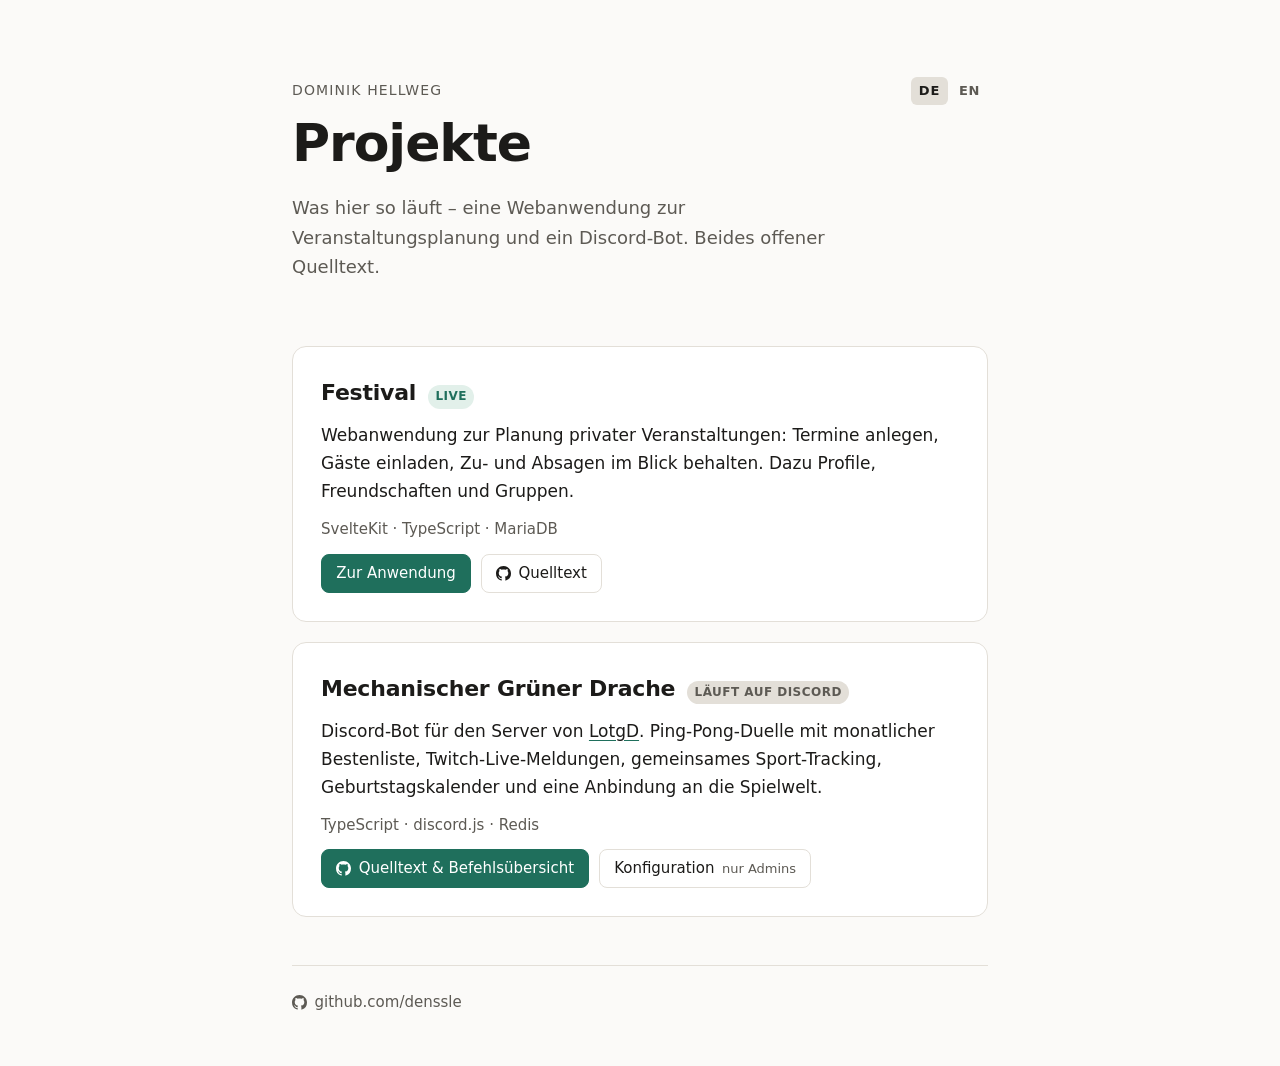
==== public/index.html @ 8956f4d6 "Einstiegsseite als statische Übersichtsseite anlegen Gemeinsame Startseite unter / , von der aus die" ====
<!doctype html>
<html lang="de">
	<head>
		<meta charset="utf-8" />
		<meta name="viewport" content="width=device-width, initial-scale=1" />
		<title>Dominik Hellweg – Projekte</title>
		<meta
			name="description"
			content="Übersicht über meine Projekte: ein Planer für private Veranstaltungen und ein Discord-Bot."
		/>
		<meta name="color-scheme" content="light dark" />
		<link rel="stylesheet" href="style.css" />
		<!-- hreflang verlangt absolute URLs. x-default zeigt auf die deutsche
		     Fassung: sie ist der Standard, /en/ die Alternative. -->
		<link rel="alternate" hreflang="de" href="https://enzlor.uber.space/" />
		<link rel="alternate" hreflang="en" href="https://enzlor.uber.space/en/" />
		<link
			rel="alternate"
			hreflang="x-default"
			href="https://enzlor.uber.space/"
		/>
		<link
			rel="icon"
			href="data:image/svg+xml,<svg xmlns='http://www.w3.org/2000/svg' viewBox='0 0 16 16'><text y='13' font-size='13'>🛠️</text></svg>"
		/>
	</head>
	<body>
		<!-- Icon-Vorrat: einmal definiert, per <use> an jedem GitHub-Verweis
		     eingesetzt. Quelle: Primer Octicons (mark-github). Inline statt als
		     Datei, damit die Seite ohne zusätzlichen Request auskommt. -->
		<svg class="icon-vorrat" aria-hidden="true">
			<symbol id="icon-github" viewBox="0 0 16 16">
				<path
					d="M8 0c4.42 0 8 3.58 8 8a8.013 8.013 0 0 1-5.45 7.59c-.4.08-.55-.17-.55-.38 0-.27.01-1.13.01-2.2 0-.75-.25-1.23-.54-1.48 1.78-.2 3.65-.88 3.65-3.95 0-.88-.31-1.59-.82-2.15.08-.2.36-1.02-.08-2.12 0 0-.67-.22-2.2.82-.64-.18-1.32-.27-2-.27-.68 0-1.36.09-2 .27-1.53-1.03-2.2-.82-2.2-.82-.44 1.1-.16 1.92-.08 2.12-.51.56-.82 1.28-.82 2.15 0 3.06 1.86 3.75 3.64 3.95-.23.2-.44.55-.51 1.07-.46.21-1.61.55-2.33-.66-.15-.24-.6-.83-1.23-.82-.67.01-.27.38.01.53.34.19.73.9.82 1.13.16.45.68 1.31 2.69.94 0 .67.01 1.3.01 1.49 0 .21-.15.45-.55.38A7.995 7.995 0 0 1 0 8c0-4.42 3.58-8 8-8Z"
				/>
			</symbol>
		</svg>

		<header class="kopf">
			<div class="kopf-zeile">
				<p class="augenbraue">Dominik Hellweg</p>
				<!-- Relative Ziele, damit der Umschalter auch beim lokalen Öffnen
				     per file:// funktioniert. -->
				<nav class="sprachwahl" aria-label="Sprache">
					<span class="sprachwahl-aktiv" aria-current="true">DE</span>
					<a href="en/" hreflang="en" lang="en">EN</a>
				</nav>
			</div>
			<h1>Projekte</h1>
			<p class="vorspann">
				Was hier so läuft – eine Webanwendung zur Veranstaltungsplanung und ein
				Discord-Bot. Beides offener Quelltext.
			</p>
		</header>

		<main>
			<ul class="projekte">
				<li class="projekt">
					<div class="projekt-kopf">
						<h2>Festival</h2>
						<span class="status status--live">Live</span>
					</div>
					<p>
						Webanwendung zur Planung privater Veranstaltungen: Termine anlegen,
						Gäste einladen, Zu- und Absagen im Blick behalten. Dazu Profile,
						Freundschaften und Gruppen.
					</p>
					<p class="technik">SvelteKit · TypeScript · MariaDB</p>
					<p class="verweise">
						<!-- Mit Schrägstrich: /festival antwortet sonst mit 308 auf /festival/ -->
						<a class="verweis verweis--haupt" href="/festival/">Zur Anwendung</a>
						<a class="verweis" href="https://github.com/denssle/festival">
							<svg class="icon" aria-hidden="true" focusable="false">
								<use href="#icon-github" />
							</svg>
							Quelltext
						</a>
					</p>
				</li>

				<li class="projekt">
					<div class="projekt-kopf">
						<h2>Mechanischer Grüner Drache</h2>
						<span class="status">Läuft auf Discord</span>
					</div>
					<p>
						Discord-Bot für den Server von
						<a href="https://www.lotgd.de/">LotgD</a>. Ping-Pong-Duelle mit
						monatlicher Bestenliste, Twitch-Live-Meldungen, gemeinsames
						Sport-Tracking, Geburtstagskalender und eine Anbindung an die
						Spielwelt.
					</p>
					<p class="technik">TypeScript · discord.js · Redis</p>
					<p class="verweise">
						<a
							class="verweis verweis--haupt"
							href="https://github.com/denssle/mechanischer-gruener-drache"
						>
							<svg class="icon" aria-hidden="true" focusable="false">
								<use href="#icon-github" />
							</svg>
							Quelltext &amp; Befehlsübersicht
						</a>
						<!-- Admin-Bereich hinter Discord-Login. rel="nofollow", weil die Seite
						     selbst X-Robots-Tag: noindex setzt – das sollte hier nicht
						     unterlaufen werden. -->
						<a class="verweis" href="/config" rel="nofollow"
							>Konfiguration <span class="hinweis">nur Admins</span></a
						>
					</p>
				</li>
			</ul>
		</main>

		<footer class="fuss">
			<p>
				<a class="fuss-verweis" href="https://github.com/denssle">
					<svg class="icon" aria-hidden="true" focusable="false">
						<use href="#icon-github" />
					</svg>
					github.com/denssle
				</a>
			</p>
		</footer>
	</body>
</html>
---- public/style.css ----
/* Farben als Tokens, damit der Dunkelmodus nur die Werte tauscht und nicht die Regeln. */
:root {
	--grund: #fbfaf8;
	--karte: #ffffff;
	--text: #1c1b19;
	--text-leise: #5d5a54;
	--linie: #e3dfd8;
	--akzent: #1f6f5c;
	--akzent-text: #ffffff;
	--live-grund: #e2f0ea;
	--live-text: #1f6f5c;
	--arbeit-grund: #f6ecd9;
	--arbeit-text: #7a5a12;
}

@media (prefers-color-scheme: dark) {
	:root {
		--grund: #16181a;
		--karte: #1e2124;
		--text: #eceae6;
		--text-leise: #a3a09a;
		--linie: #32363a;
		--akzent: #5fbfa3;
		--akzent-text: #10201b;
		--live-grund: #1d332c;
		--live-text: #7fd3ba;
		--arbeit-grund: #33291a;
		--arbeit-text: #d9b871;
	}
}

*,
*::before,
*::after {
	box-sizing: border-box;
}

body {
	margin: 0 auto;
	padding: clamp(2rem, 6vw, 5rem) 1.25rem 3rem;
	max-width: 46rem;
	background: var(--grund);
	color: var(--text);
	font-family: ui-sans-serif, system-ui, -apple-system, "Segoe UI", Roboto,
		"Helvetica Neue", Arial, sans-serif;
	font-size: 1.0625rem;
	line-height: 1.65;
	-webkit-text-size-adjust: 100%;
}

a {
	color: inherit;
	text-decoration-color: var(--akzent);
	text-underline-offset: 0.2em;
}

a:hover {
	text-decoration-thickness: 2px;
}

/* Kopf */

.kopf {
	margin-bottom: clamp(2.5rem, 6vw, 4rem);
}

/* Name links, Sprachwahl rechts. Bei schmalen Fenstern rutscht die Sprachwahl
   in die nächste Zeile, statt den Namen zu quetschen. */
.kopf-zeile {
	display: flex;
	flex-wrap: wrap;
	gap: 0.5rem 1rem;
	align-items: baseline;
	justify-content: space-between;
}

.augenbraue {
	margin: 0;
	color: var(--text-leise);
	font-size: 0.875rem;
	letter-spacing: 0.08em;
	text-transform: uppercase;
}

.kopf h1 {
	margin: 0.2em 0 0.4em;
	font-size: clamp(2.25rem, 8vw, 3.25rem);
	line-height: 1.1;
	letter-spacing: -0.02em;
}

/* Sprachwahl */

.sprachwahl {
	display: flex;
	gap: 0.2rem;
	font-size: 0.8125rem;
	font-weight: 600;
	letter-spacing: 0.06em;
}

.sprachwahl a,
.sprachwahl .sprachwahl-aktiv {
	padding: 0.25em 0.6em;
	border-radius: 6px;
	text-decoration: none;
}

.sprachwahl a {
	color: var(--text-leise);
}

.sprachwahl a:hover {
	background: var(--linie);
	color: var(--text);
}

/* Die aktive Sprache ist bewusst kein Link – ein Verweis auf die Seite, auf der
   man schon steht, führt nirgendwohin. */
.sprachwahl-aktiv {
	background: var(--linie);
	color: var(--text);
}

.vorspann {
	margin: 0;
	max-width: 34rem;
	color: var(--text-leise);
	font-size: 1.125rem;
}

/* Projektkarten */

.projekte {
	display: grid;
	gap: 1.25rem;
	margin: 0;
	padding: 0;
	list-style: none;
}

.projekt {
	padding: clamp(1.25rem, 4vw, 1.75rem);
	border: 1px solid var(--linie);
	border-radius: 14px;
	background: var(--karte);
}

.projekt-kopf {
	display: flex;
	flex-wrap: wrap;
	gap: 0.5rem 0.75rem;
	align-items: baseline;
	margin-bottom: 0.6rem;
}

.projekt h2 {
	margin: 0;
	font-size: 1.375rem;
	letter-spacing: -0.01em;
}

.projekt p {
	margin: 0 0 0.75rem;
}

.status {
	padding: 0.15em 0.6em;
	border-radius: 999px;
	background: var(--linie);
	color: var(--text-leise);
	font-size: 0.75rem;
	font-weight: 600;
	letter-spacing: 0.04em;
	text-transform: uppercase;
	white-space: nowrap;
}

.status--live {
	background: var(--live-grund);
	color: var(--live-text);
}

.status--arbeit {
	background: var(--arbeit-grund);
	color: var(--arbeit-text);
}

.technik {
	color: var(--text-leise);
	font-size: 0.9375rem;
}

/* Verweise */

.verweise {
	display: flex;
	flex-wrap: wrap;
	gap: 0.6rem;
	margin-bottom: 0 !important;
}

.verweis {
	display: inline-flex;
	align-items: center;
	gap: 0.5em;
	padding: 0.4em 0.95em;
	border: 1px solid var(--linie);
	border-radius: 8px;
	font-size: 0.9375rem;
	font-weight: 500;
	text-decoration: none;
}

.verweis:hover {
	border-color: var(--akzent);
}

.verweis--haupt {
	border-color: var(--akzent);
	background: var(--akzent);
	color: var(--akzent-text);
}

.verweis--haupt:hover {
	filter: brightness(1.08);
}

/* Zusatz am Verweis, z. B. „nur Admins" – gedämpft, damit der Verweis selbst
   die Hauptsache bleibt. */
.hinweis {
	color: var(--text-leise);
	font-size: 0.8125rem;
	font-weight: 400;
}

.verweis--haupt .hinweis {
	color: inherit;
	opacity: 0.8;
}

/* Icons */

/* Nur der Vorrat an <symbol>-Definitionen – nichts davon wird selbst gezeigt. */
.icon-vorrat {
	display: none;
}

/* Am Schriftgrad ausgerichtet (1em) und in Textfarbe, damit das Icon auf dem
   gefüllten wie auf dem umrandeten Verweis stimmt. flex-shrink: 0 verhindert,
   dass es bei knappem Platz zusammengedrückt wird. */
.icon {
	width: 1em;
	height: 1em;
	flex-shrink: 0;
	fill: currentColor;
}

/* Fuß */

.fuss {
	margin-top: 3rem;
	padding-top: 1.5rem;
	border-top: 1px solid var(--linie);
	color: var(--text-leise);
	font-size: 0.9375rem;
}

.fuss p {
	margin: 0;
}

.fuss-hinweis {
	margin: 0.6rem 0 0;
	font-size: 0.875rem;
}

.fuss-verweis {
	display: inline-flex;
	align-items: center;
	gap: 0.5em;
	text-decoration: none;
}

.fuss-verweis:hover {
	color: var(--text);
	text-decoration: underline;
	text-underline-offset: 0.2em;
}

/* Sichtbarer Fokus für Tastaturbedienung – der Browser-Standard verschwindet
   auf den farbigen Flächen. */
a:focus-visible {
	outline: 2px solid var(--akzent);
	outline-offset: 3px;
	border-radius: 4px;
}

@media (prefers-reduced-motion: no-preference) {
	.verweis {
		transition: border-color 0.15s ease, filter 0.15s ease;
	}
}
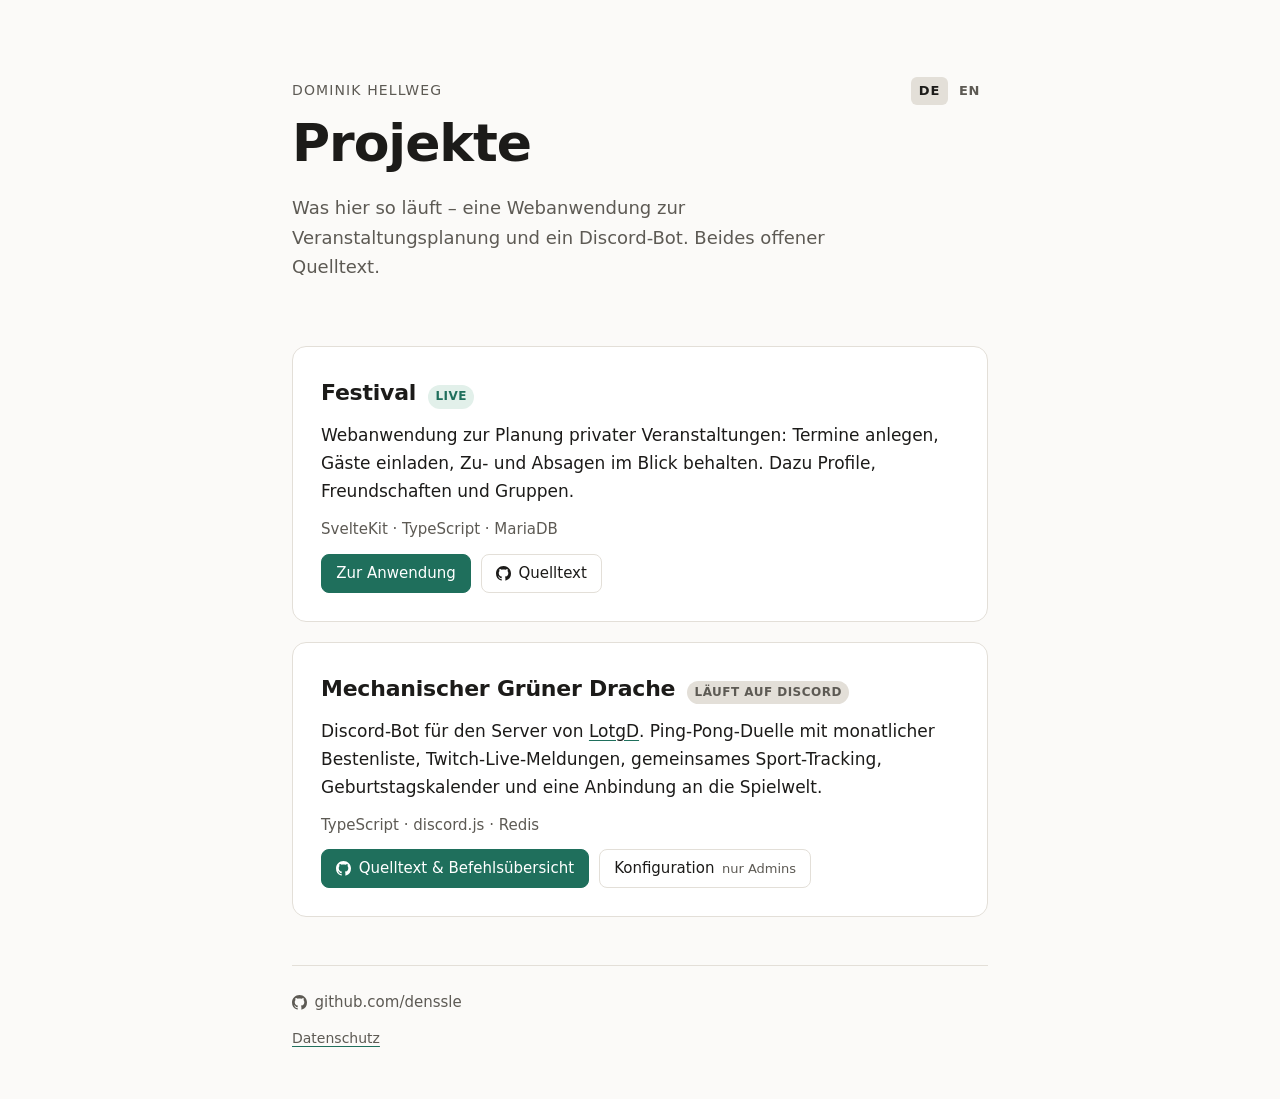
==== commit a0b9f28c: "Open-Graph-Tags und Datenschutzhinweise ergaenzen OG-Tags in beide Sprachfassungen, damit der Link i" ====
--- a/public/index.html
+++ b/public/index.html
@@ -19,6 +19,21 @@
 			hreflang="x-default"
 			href="https://enzlor.uber.space/"
 		/>
+		<!-- Vorschaukarte in Messengern und sozialen Netzen. Ohne og:image wird
+		     eine reine Textkarte gezeigt – immer noch besser als die nackte URL.
+		     Die absoluten URLs müssen wie die hreflang-Angaben mitgezogen werden,
+		     wenn die Seite auf eine eigene Domain umzieht. -->
+		<meta property="og:type" content="website" />
+		<meta property="og:site_name" content="Dominik Hellweg" />
+		<meta property="og:title" content="Dominik Hellweg – Projekte" />
+		<meta
+			property="og:description"
+			content="Übersicht über meine Projekte: ein Planer für private Veranstaltungen und ein Discord-Bot."
+		/>
+		<meta property="og:url" content="https://enzlor.uber.space/" />
+		<meta property="og:locale" content="de_DE" />
+		<meta property="og:locale:alternate" content="en_US" />
+		<meta name="twitter:card" content="summary" />
 		<link
 			rel="icon"
 			href="data:image/svg+xml,<svg xmlns='http://www.w3.org/2000/svg' viewBox='0 0 16 16'><text y='13' font-size='13'>🛠️</text></svg>"
@@ -121,6 +136,9 @@
 					github.com/denssle
 				</a>
 			</p>
+			<nav class="fuss-navi" aria-label="Rechtliches">
+				<a href="datenschutz.html">Datenschutz</a>
+			</nav>
 		</footer>
 	</body>
 </html>
--- a/public/style.css
+++ b/public/style.css
@@ -9,8 +9,6 @@
 	--akzent-text: #ffffff;
 	--live-grund: #e2f0ea;
 	--live-text: #1f6f5c;
-	--arbeit-grund: #f6ecd9;
-	--arbeit-text: #7a5a12;
 }
 
 @media (prefers-color-scheme: dark) {
@@ -24,8 +22,6 @@
 		--akzent-text: #10201b;
 		--live-grund: #1d332c;
 		--live-text: #7fd3ba;
-		--arbeit-grund: #33291a;
-		--arbeit-text: #d9b871;
 	}
 }
 
@@ -181,11 +177,6 @@
 	color: var(--live-text);
 }
 
-.status--arbeit {
-	background: var(--arbeit-grund);
-	color: var(--arbeit-text);
-}
-
 .technik {
 	color: var(--text-leise);
 	font-size: 0.9375rem;
@@ -288,6 +279,55 @@
 	text-underline-offset: 0.2em;
 }
 
+.fuss-navi {
+	display: flex;
+	flex-wrap: wrap;
+	gap: 0.3rem 1rem;
+	margin-top: 0.6rem;
+	font-size: 0.875rem;
+}
+
+/* Rechtstexte */
+
+/* Fließtext statt Karten: hier zählt Lesbarkeit, nicht Übersicht. Die Breite
+   ist enger als der Rest der Seite, damit die Zeilen nicht zu lang werden. */
+.rechtstext {
+	max-width: 38rem;
+}
+
+.rechtstext h2 {
+	margin: 2.5rem 0 0.6rem;
+	font-size: 1.25rem;
+	letter-spacing: -0.01em;
+}
+
+.rechtstext > :first-child {
+	margin-top: 0;
+}
+
+.rechtstext p,
+.rechtstext ul {
+	margin: 0 0 0.9rem;
+}
+
+.rechtstext ul {
+	padding-left: 1.25rem;
+}
+
+.rechtstext li {
+	margin-bottom: 0.25rem;
+}
+
+/* Vorbehalt über der englischen Übersetzung. */
+.hinweis-kasten {
+	padding: 0.8rem 1rem;
+	border: 1px solid var(--linie);
+	border-radius: 10px;
+	background: var(--karte);
+	color: var(--text-leise);
+	font-size: 0.9375rem;
+}
+
 /* Sichtbarer Fokus für Tastaturbedienung – der Browser-Standard verschwindet
    auf den farbigen Flächen. */
 a:focus-visible {
